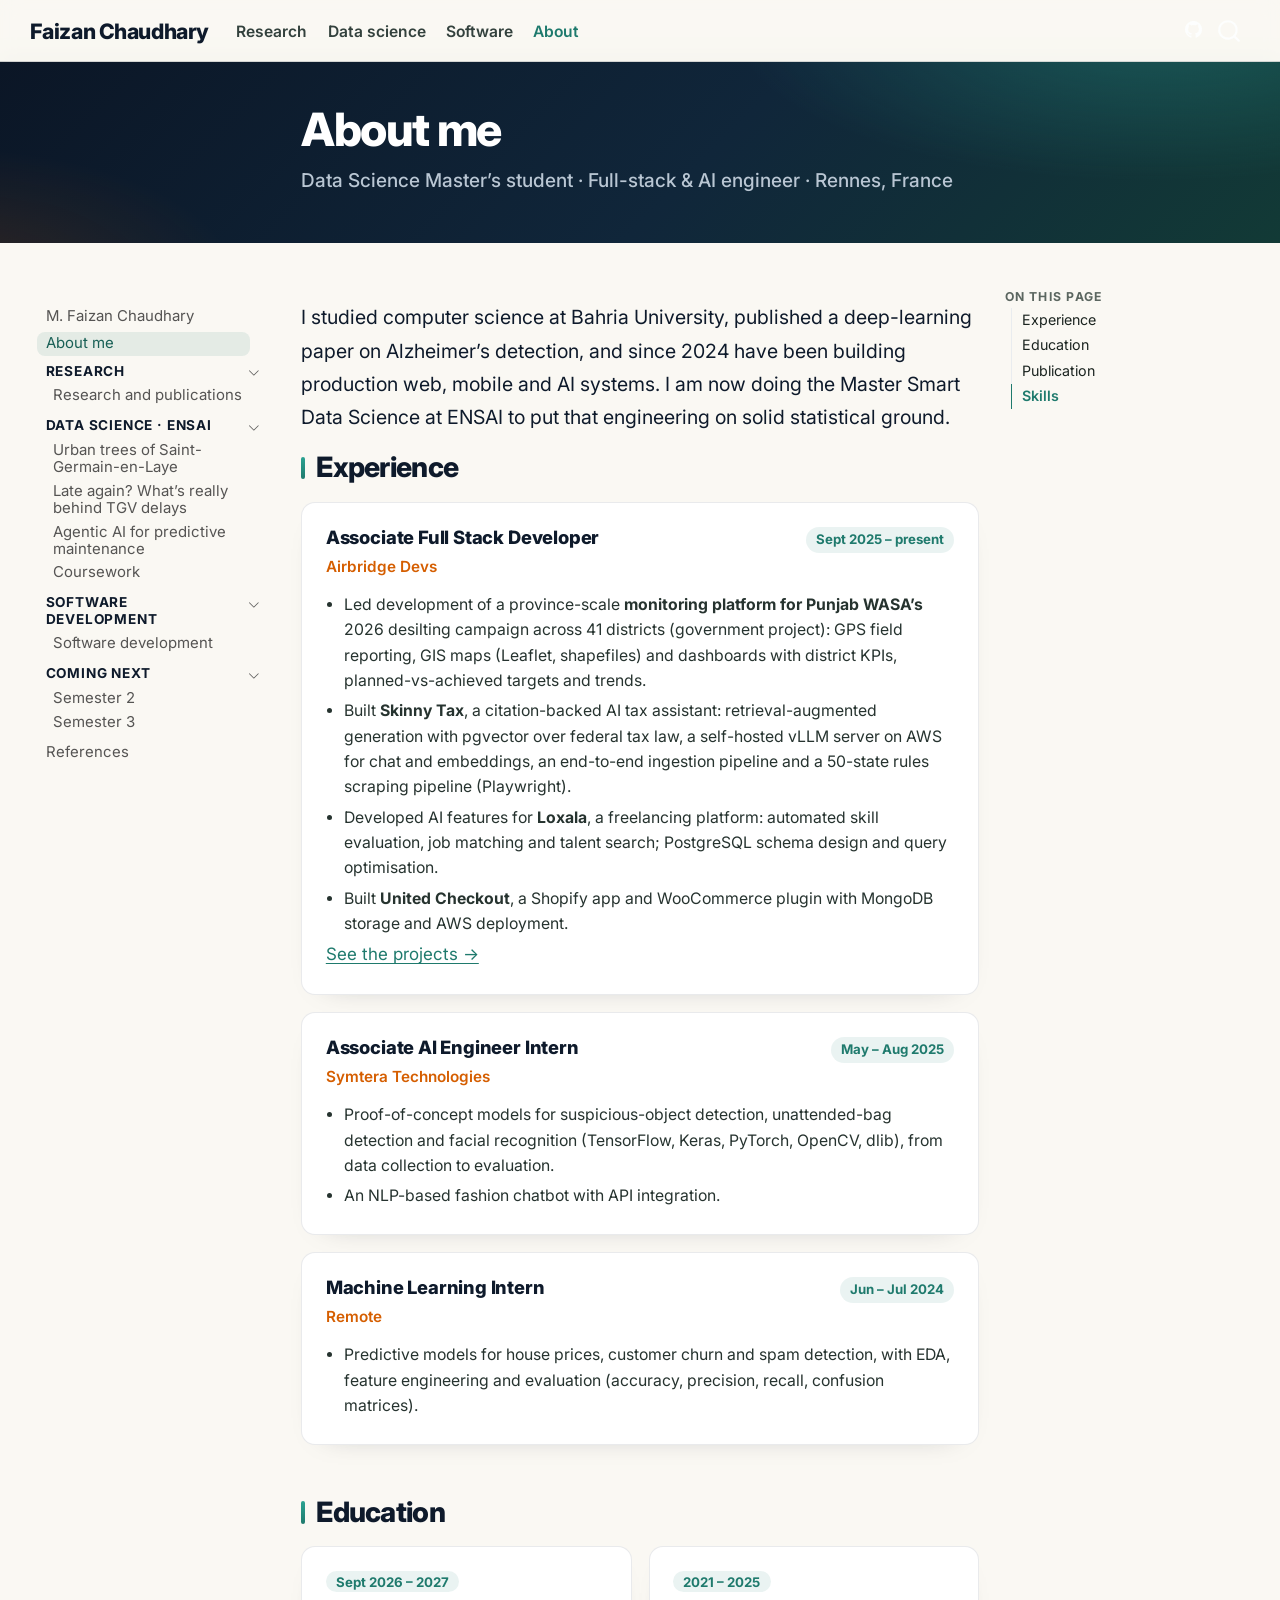
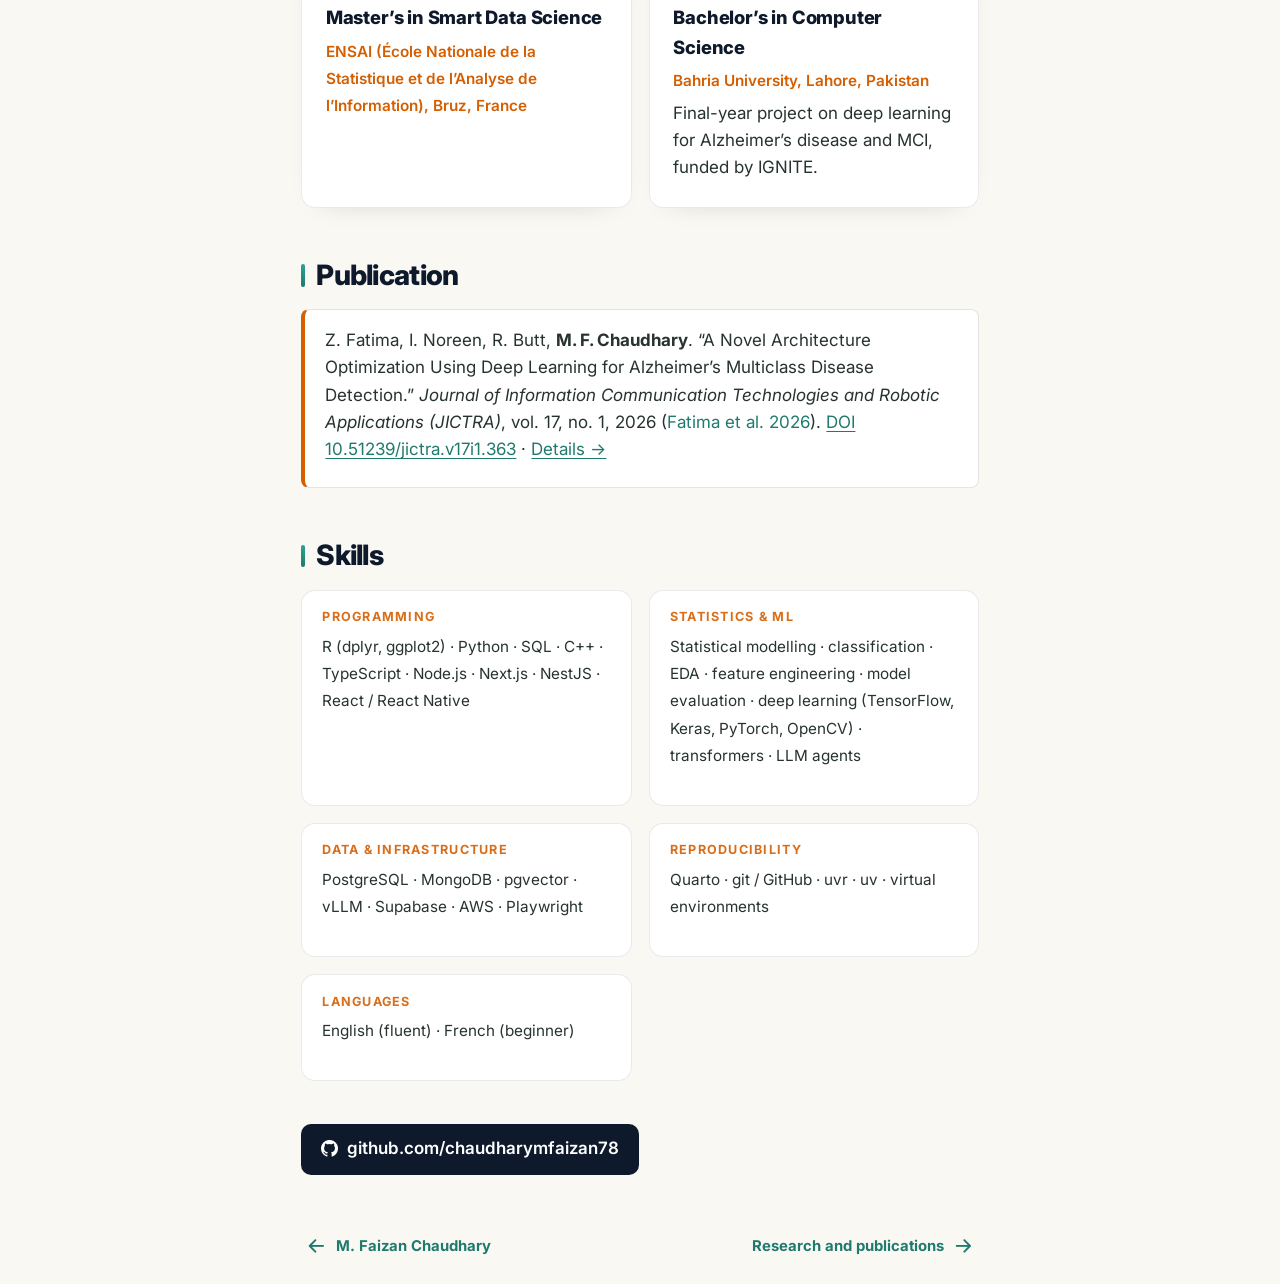
==== about.html @ 0dab2e78 "Built site for gh-pages" ====
<!DOCTYPE html>
<html xmlns="http://www.w3.org/1999/xhtml" lang="en" xml:lang="en"><head>

<meta charset="utf-8">
<meta name="generator" content="quarto-1.10.18">

<meta name="viewport" content="width=device-width, initial-scale=1.0, user-scalable=yes">

<meta name="description" content="Research, data science and software engineering by M. Faizan Chaudhary, Master Smart Data Science student at ENSAI and full-stack AI engineer.">

<title>About me – M. Faizan Chaudhary</title>
<style>
/* Default styles provided by pandoc.
** See https://pandoc.org/MANUAL.html#variables-for-html for config info.
*/
span.smallcaps{font-variant: small-caps;}
div.columns{display: flex; gap: 1.5em;}
div.column{flex: auto;}
@media screen {
div.columns{gap: min(4vw, 1.5em);}
div.column{overflow-x: auto;}
}
div.hanging-indent{margin-left: 1.5em; text-indent: -1.5em;}
ul.task-list{list-style: none;}
ul.task-list li input[type="checkbox"] {
  width: 0.8em;
  margin: 0 0.8em 0.2em -1em; /* quarto-specific, see https://github.com/quarto-dev/quarto-cli/issues/4556 */ 
  vertical-align: middle;
}
/* CSS for citations */
div.csl-bib-body { }
div.csl-entry {
  clear: both;
}
.hanging-indent div.csl-entry {
  margin-left:2em;
  text-indent:-2em;
}
div.csl-left-margin {
  min-width:2em;
  float:left;
}
div.csl-right-inline {
  margin-left:2em;
  padding-left:1em;
}
div.csl-indent {
  margin-left: 2em;
}</style>


<script src="site_libs/quarto-nav/quarto-nav.js"></script>
<script src="site_libs/quarto-nav/headroom.min.js"></script>
<script src="site_libs/clipboard/clipboard.min.js"></script>
<script src="site_libs/quarto-search/autocomplete.umd.js"></script>
<script src="site_libs/quarto-search/fuse.min.js"></script>
<script src="site_libs/quarto-search/quarto-search.js"></script>
<meta name="quarto:offset" content="./">
<link href="./chapters/research.html" rel="next">
<link href="./index.html" rel="prev">
<script src="site_libs/quarto-html/quarto.js" type="module"></script>
<script src="site_libs/quarto-html/tabsets/tabsets.js" type="module"></script>
<script src="site_libs/quarto-html/popper.min.js"></script>
<script src="site_libs/quarto-html/tippy.umd.min.js"></script>
<script src="site_libs/quarto-html/anchor.min.js"></script>
<link href="site_libs/quarto-html/tippy.css" rel="stylesheet">
<link href="site_libs/quarto-html/quarto-syntax-highlighting-9b13294eb98a7ccc9837366643235be5.css" rel="stylesheet" class="quarto-color-scheme" id="quarto-text-highlighting-styles">
<link href="site_libs/quarto-html/quarto-syntax-highlighting-dark-ad7a70ee837950f74c3137b2b7f1bb4b.css" rel="stylesheet" class="quarto-color-scheme quarto-color-alternate" id="quarto-text-highlighting-styles">
<link href="site_libs/quarto-html/quarto-syntax-highlighting-9b13294eb98a7ccc9837366643235be5.css" rel="stylesheet" class="quarto-color-scheme-extra" id="quarto-text-highlighting-styles">
<script src="site_libs/bootstrap/bootstrap.min.js"></script>
<link href="site_libs/bootstrap/bootstrap-icons.css" rel="stylesheet">
<link href="site_libs/bootstrap/bootstrap-1e2cbbe8e2fa5201591e29e5fb333916.min.css" rel="stylesheet" append-hash="true" class="quarto-color-scheme" id="quarto-bootstrap" data-mode="light">
<link href="site_libs/bootstrap/bootstrap-dark-155217680bd011147e6efce59ea4020f.min.css" rel="stylesheet" append-hash="true" class="quarto-color-scheme quarto-color-alternate" id="quarto-bootstrap" data-mode="light">
<link href="site_libs/bootstrap/bootstrap-1e2cbbe8e2fa5201591e29e5fb333916.min.css" rel="stylesheet" append-hash="true" class="quarto-color-scheme-extra" id="quarto-bootstrap" data-mode="light">
<script id="quarto-search-options" type="application/json">{
  "location": "navbar",
  "copy-button": false,
  "collapse-after": 3,
  "panel-placement": "end",
  "type": "overlay",
  "limit": 50,
  "keyboard-shortcut": [
    "f",
    "/",
    "s"
  ],
  "show-item-context": false,
  "language": {
    "search-no-results-text": "No results",
    "search-matching-documents-text": "matching documents",
    "search-copy-link-title": "Copy link to search",
    "search-hide-matches-text": "Hide additional matches",
    "search-more-match-text": "more match in this document",
    "search-more-matches-text": "more matches in this document",
    "search-clear-button-title": "Clear",
    "search-text-placeholder": "",
    "search-detached-cancel-button-title": "Cancel",
    "search-submit-button-title": "Submit",
    "search-label": "Search"
  }
}</script>


</head>

<body class="nav-sidebar floating nav-fixed quarto-light">

<div id="quarto-search-results"></div>
  <header id="quarto-header" class="headroom fixed-top quarto-banner">
    <nav class="navbar navbar-expand-lg " data-bs-theme="dark">
      <div class="navbar-container container-fluid">
      <div class="navbar-brand-container mx-auto">
    <a class="navbar-brand" href="./index.html">
    <span class="navbar-title">Faizan Chaudhary</span>
    </a>
  </div>
            <div id="quarto-search" class="" title="Search"></div>
          <button class="navbar-toggler" type="button" data-bs-toggle="collapse" data-bs-target="#navbarCollapse" aria-controls="navbarCollapse" role="menu" aria-expanded="false" aria-label="Toggle navigation" onclick="if (window.quartoToggleHeadroom) { window.quartoToggleHeadroom(); }">
  <span class="navbar-toggler-icon"></span>
</button>
          <div class="collapse navbar-collapse" id="navbarCollapse">
            <ul class="navbar-nav navbar-nav-scroll me-auto">
  <li class="nav-item">
    <a class="nav-link active" href="./chapters/research.html" aria-current="page"> 
<span class="menu-text">Research</span></a>
  </li>  
  <li class="nav-item">
    <a class="nav-link" href="./chapters/01-EDA.html"> 
<span class="menu-text">Data science</span></a>
  </li>  
  <li class="nav-item">
    <a class="nav-link" href="./chapters/development.html"> 
<span class="menu-text">Software</span></a>
  </li>  
  <li class="nav-item">
    <a class="nav-link" href="./about.html"> 
<span class="menu-text">About</span></a>
  </li>  
</ul>
          </div> <!-- /navcollapse -->
            <div class="quarto-navbar-tools">
    <a href="https://github.com/chaudharymfaizan78/portfolio" title="Source Code" class="quarto-navigation-tool px-1" aria-label="Source Code"><i class="bi bi-github"></i></a>
</div>
      </div> <!-- /container-fluid -->
    </nav>
  <nav class="quarto-secondary-nav">
    <div class="container-fluid d-flex">
      <button type="button" class="quarto-btn-toggle btn" data-bs-toggle="collapse" role="button" data-bs-target=".quarto-sidebar-collapse-item" aria-controls="quarto-sidebar" aria-expanded="false" aria-label="Toggle sidebar navigation" onclick="if (window.quartoToggleHeadroom) { window.quartoToggleHeadroom(); }">
        <i class="bi bi-layout-text-sidebar-reverse"></i>
      </button>
        <nav class="quarto-page-breadcrumbs" aria-label="breadcrumb"><ol class="breadcrumb"><li class="breadcrumb-item"><a href="./about.html"><span class="chapter-title">About me</span></a></li></ol></nav>
        <a class="flex-grow-1" role="navigation" data-bs-toggle="collapse" data-bs-target=".quarto-sidebar-collapse-item" aria-controls="quarto-sidebar" aria-expanded="false" aria-label="Toggle sidebar navigation" onclick="if (window.quartoToggleHeadroom) { window.quartoToggleHeadroom(); }">      
        </a>
    </div>
  </nav>
</header>
<!-- content -->
<header id="title-block-header" class="quarto-title-block default page-columns page-full">
  <div class="quarto-title-banner page-columns page-full">
    <div class="quarto-title column-body">
      <h1 class="title"><span class="chapter-title">About me</span></h1>
            <p class="subtitle lead">Data Science Master’s student · Full-stack &amp; AI engineer · Rennes, France</p>
                  <div>
        <div class="description">
          <p>Research, data science and software engineering by M. Faizan Chaudhary, Master Smart Data Science student at ENSAI and full-stack AI engineer.</p>
        </div>
      </div>
                </div>
  </div>
    
  
  <div class="quarto-title-meta">

      
    
      
    </div>
    
  
  </header><div id="quarto-content" class="quarto-container page-columns page-rows-contents page-layout-article page-navbar">
<!-- sidebar -->
  <nav id="quarto-sidebar" class="sidebar collapse collapse-horizontal quarto-sidebar-collapse-item sidebar-navigation floating overflow-auto">
    <div class="sidebar-menu-container"> 
    <ul class="list-unstyled mt-1">
        <li class="sidebar-item">
  <div class="sidebar-item-container"> 
  <a href="./index.html" class="sidebar-item-text sidebar-link"><span class="chapter-title">M. Faizan Chaudhary</span></a>
  </div>
</li>
        <li class="sidebar-item">
  <div class="sidebar-item-container"> 
  <a href="./about.html" class="sidebar-item-text sidebar-link active"><span class="chapter-title">About me</span></a>
  </div>
</li>
        <li class="sidebar-item sidebar-item-section">
      <div class="sidebar-item-container"> 
            <a class="sidebar-item-text sidebar-link text-start" data-bs-toggle="collapse" data-bs-target="#quarto-sidebar-section-1" role="navigation" aria-expanded="true">
 <span class="menu-text">Research</span></a>
          <a class="sidebar-item-toggle text-start" data-bs-toggle="collapse" data-bs-target="#quarto-sidebar-section-1" role="navigation" aria-expanded="true" aria-label="Toggle section">
            <i class="bi bi-chevron-right ms-2"></i>
          </a> 
      </div>
      <ul id="quarto-sidebar-section-1" class="collapse list-unstyled sidebar-section depth1 show">  
          <li class="sidebar-item">
  <div class="sidebar-item-container"> 
  <a href="./chapters/research.html" class="sidebar-item-text sidebar-link"><span class="chapter-title">Research and publications</span></a>
  </div>
</li>
      </ul>
  </li>
        <li class="sidebar-item sidebar-item-section">
      <div class="sidebar-item-container"> 
            <a class="sidebar-item-text sidebar-link text-start" data-bs-toggle="collapse" data-bs-target="#quarto-sidebar-section-2" role="navigation" aria-expanded="true">
 <span class="menu-text">Data science · ENSAI</span></a>
          <a class="sidebar-item-toggle text-start" data-bs-toggle="collapse" data-bs-target="#quarto-sidebar-section-2" role="navigation" aria-expanded="true" aria-label="Toggle section">
            <i class="bi bi-chevron-right ms-2"></i>
          </a> 
      </div>
      <ul id="quarto-sidebar-section-2" class="collapse list-unstyled sidebar-section depth1 show">  
          <li class="sidebar-item">
  <div class="sidebar-item-container"> 
  <a href="./chapters/01-EDA.html" class="sidebar-item-text sidebar-link"><span class="chapter-title">Urban trees of Saint-Germain-en-Laye</span></a>
  </div>
</li>
          <li class="sidebar-item">
  <div class="sidebar-item-container"> 
  <a href="./chapters/02-tgv-delays.html" class="sidebar-item-text sidebar-link"><span class="chapter-title">Late again? What’s really behind TGV delays</span></a>
  </div>
</li>
          <li class="sidebar-item">
  <div class="sidebar-item-container"> 
  <a href="./chapters/03-agentic-phm.html" class="sidebar-item-text sidebar-link"><span class="chapter-title">Agentic AI for predictive maintenance</span></a>
  </div>
</li>
          <li class="sidebar-item">
  <div class="sidebar-item-container"> 
  <a href="./chapters/04-coursework.html" class="sidebar-item-text sidebar-link"><span class="chapter-title">Coursework</span></a>
  </div>
</li>
      </ul>
  </li>
        <li class="sidebar-item sidebar-item-section">
      <div class="sidebar-item-container"> 
            <a class="sidebar-item-text sidebar-link text-start" data-bs-toggle="collapse" data-bs-target="#quarto-sidebar-section-3" role="navigation" aria-expanded="true">
 <span class="menu-text">Software development</span></a>
          <a class="sidebar-item-toggle text-start" data-bs-toggle="collapse" data-bs-target="#quarto-sidebar-section-3" role="navigation" aria-expanded="true" aria-label="Toggle section">
            <i class="bi bi-chevron-right ms-2"></i>
          </a> 
      </div>
      <ul id="quarto-sidebar-section-3" class="collapse list-unstyled sidebar-section depth1 show">  
          <li class="sidebar-item">
  <div class="sidebar-item-container"> 
  <a href="./chapters/development.html" class="sidebar-item-text sidebar-link"><span class="chapter-title">Software development</span></a>
  </div>
</li>
      </ul>
  </li>
        <li class="sidebar-item sidebar-item-section">
      <div class="sidebar-item-container"> 
            <a class="sidebar-item-text sidebar-link text-start" data-bs-toggle="collapse" data-bs-target="#quarto-sidebar-section-4" role="navigation" aria-expanded="true">
 <span class="menu-text">Coming next</span></a>
          <a class="sidebar-item-toggle text-start" data-bs-toggle="collapse" data-bs-target="#quarto-sidebar-section-4" role="navigation" aria-expanded="true" aria-label="Toggle section">
            <i class="bi bi-chevron-right ms-2"></i>
          </a> 
      </div>
      <ul id="quarto-sidebar-section-4" class="collapse list-unstyled sidebar-section depth1 show">  
          <li class="sidebar-item">
  <div class="sidebar-item-container"> 
  <a href="./chapters/semester-2.html" class="sidebar-item-text sidebar-link"><span class="chapter-title">Semester 2</span></a>
  </div>
</li>
          <li class="sidebar-item">
  <div class="sidebar-item-container"> 
  <a href="./chapters/semester-3.html" class="sidebar-item-text sidebar-link"><span class="chapter-title">Semester 3</span></a>
  </div>
</li>
      </ul>
  </li>
        <li class="sidebar-item">
  <div class="sidebar-item-container"> 
  <a href="./references.html" class="sidebar-item-text sidebar-link"><span class="chapter-title">References</span></a>
  </div>
</li>
    </ul>
    </div>
</nav>
<div id="quarto-sidebar-glass" class="quarto-sidebar-collapse-item" data-bs-toggle="collapse" data-bs-target=".quarto-sidebar-collapse-item"></div>
<!-- margin-sidebar -->
    <div id="quarto-margin-sidebar" class="sidebar margin-sidebar">
        <nav id="TOC" role="doc-toc" class="toc-active">
    <h2 id="toc-title">On this page</h2>
   
  <ul>
  <li><a href="#experience" id="toc-experience" class="nav-link active" data-scroll-target="#experience">Experience</a></li>
  <li><a href="#education" id="toc-education" class="nav-link" data-scroll-target="#education">Education</a></li>
  <li><a href="#publication" id="toc-publication" class="nav-link" data-scroll-target="#publication">Publication</a></li>
  <li><a href="#skills" id="toc-skills" class="nav-link" data-scroll-target="#skills">Skills</a></li>
  </ul>
</nav>
    </div>
<!-- main -->
<main class="content quarto-banner-title-block" id="quarto-document-content">





<div class="lead-text">
<p>I studied computer science at Bahria University, published a deep-learning paper on Alzheimer’s detection, and since 2024 have been building production web, mobile and AI systems. I am now doing the Master Smart Data Science at ENSAI to put that engineering on solid statistical ground.</p>
</div>
<section id="experience" class="level2">
<h2 class="anchored" data-anchor-id="experience">Experience</h2>
<div class="role">
<div class="role-head">
<p><span class="role-title">Associate Full Stack Developer</span> <span class="role-when">Sept 2025 – present</span></p>
</div>
<p><span class="role-org">Airbridge Devs</span></p>
<ul>
<li>Led development of a province-scale <strong>monitoring platform for Punjab WASA’s</strong> 2026 desilting campaign across 41 districts (government project): GPS field reporting, GIS maps (Leaflet, shapefiles) and dashboards with district KPIs, planned-vs-achieved targets and trends.</li>
<li>Built <strong>Skinny Tax</strong>, a citation-backed AI tax assistant: retrieval-augmented generation with pgvector over federal tax law, a self-hosted vLLM server on AWS for chat and embeddings, an end-to-end ingestion pipeline and a 50-state rules scraping pipeline (Playwright).</li>
<li>Developed AI features for <strong>Loxala</strong>, a freelancing platform: automated skill evaluation, job matching and talent search; PostgreSQL schema design and query optimisation.</li>
<li>Built <strong>United Checkout</strong>, a Shopify app and WooCommerce plugin with MongoDB storage and AWS deployment.</li>
</ul>
<p><a href="./chapters/development.html">See the projects →</a></p>
</div>
<div class="role">
<div class="role-head">
<p><span class="role-title">Associate AI Engineer Intern</span> <span class="role-when">May – Aug 2025</span></p>
</div>
<p><span class="role-org">Symtera Technologies</span></p>
<ul>
<li>Proof-of-concept models for suspicious-object detection, unattended-bag detection and facial recognition (TensorFlow, Keras, PyTorch, OpenCV, dlib), from data collection to evaluation.</li>
<li>An NLP-based fashion chatbot with API integration.</li>
</ul>
</div>
<div class="role">
<div class="role-head">
<p><span class="role-title">Machine Learning Intern</span> <span class="role-when">Jun – Jul 2024</span></p>
</div>
<p><span class="role-org">Remote</span></p>
<ul>
<li>Predictive models for house prices, customer churn and spam detection, with EDA, feature engineering and evaluation (accuracy, precision, recall, confusion matrices).</li>
</ul>
</div>
</section>
<section id="education" class="level2">
<h2 class="anchored" data-anchor-id="education">Education</h2>
<div class="edu-grid">
<div class="role">
<p><span class="role-when">Sept 2026 – 2027</span></p>
<p><span class="role-title">Master’s in Smart Data Science</span></p>
<p><span class="role-org">ENSAI (École Nationale de la Statistique et de l’Analyse de l’Information), Bruz, France</span></p>
</div>
<div class="role">
<p><span class="role-when">2021 – 2025</span></p>
<p><span class="role-title">Bachelor’s in Computer Science</span></p>
<p><span class="role-org">Bahria University, Lahore, Pakistan</span></p>
<p>Final-year project on deep learning for Alzheimer’s disease and MCI, funded by IGNITE.</p>
</div>
</div>
</section>
<section id="publication" class="level2">
<h2 class="anchored" data-anchor-id="publication">Publication</h2>
<div class="pub-card">
<p>Z. Fatima, I. Noreen, R. Butt, <strong>M. F. Chaudhary</strong>. “A Novel Architecture Optimization Using Deep Learning for Alzheimer’s Multiclass Disease Detection.” <em>Journal of Information Communication Technologies and Robotic Applications (JICTRA)</em>, vol.&nbsp;17, no. 1, 2026 <span class="citation" data-cites="fatima2026alzheimer">(<a href="references.html#ref-fatima2026alzheimer" role="doc-biblioref">Fatima et al. 2026</a>)</span>. <a href="https://doi.org/10.51239/jictra.v17i1.363">DOI 10.51239/jictra.v17i1.363</a> · <a href="./chapters/research.html">Details →</a></p>
</div>
</section>
<section id="skills" class="level2">
<h2 class="anchored" data-anchor-id="skills">Skills</h2>
<div class="skill-grid">
<section id="programming" class="level4 skill">
<h4 class="anchored" data-anchor-id="programming">Programming</h4>
<p><span class="skill-list">R (dplyr, ggplot2) · Python · SQL · C++ · TypeScript · Node.js · Next.js · NestJS · React / React Native</span></p>
</section>
<section id="statistics-ml" class="level4 skill">
<h4 class="anchored" data-anchor-id="statistics-ml">Statistics &amp; ML</h4>
<p><span class="skill-list">Statistical modelling · classification · EDA · feature engineering · model evaluation · deep learning (TensorFlow, Keras, PyTorch, OpenCV) · transformers · LLM agents</span></p>
</section>
<section id="data-infrastructure" class="level4 skill">
<h4 class="anchored" data-anchor-id="data-infrastructure">Data &amp; infrastructure</h4>
<p><span class="skill-list">PostgreSQL · MongoDB · pgvector · vLLM · Supabase · AWS · Playwright</span></p>
</section>
<section id="reproducibility" class="level4 skill">
<h4 class="anchored" data-anchor-id="reproducibility">Reproducibility</h4>
<p><span class="skill-list">Quarto · git / GitHub · uvr · uv · virtual environments</span></p>
</section>
<section id="languages" class="level4 skill">
<h4 class="anchored" data-anchor-id="languages">Languages</h4>
<p><span class="skill-list">English (fluent) · French (beginner)</span></p>
</section>
</div>
<div class="contact-row">
<p><a href="https://github.com/chaudharymfaizan78"><i class="bi bi-github"></i> github.com/chaudharymfaizan78</a></p>
</div>


<div id="refs" class="references csl-bib-body hanging-indent" role="list" style="display: none">
<div id="ref-fatima2026alzheimer" class="csl-entry" role="listitem">
Fatima, Z., I. Noreen, R. Butt, and M. F. Chaudhary. 2026. <span>“A Novel Architecture Optimization Using Deep Learning for Alzheimer’s Multiclass Disease Detection.”</span> <em>Journal of Information Communication Technologies and Robotic Applications (JICTRA)</em> 17 (1). <a href="https://doi.org/10.51239/jictra.v17i1.363">https://doi.org/10.51239/jictra.v17i1.363</a>.
</div>
</div>
</section>

</main> <!-- /main -->
<script>
// Quarto books mark the first navbar link active on every page; fix it by URL.
document.addEventListener("DOMContentLoaded", () => {
  const here = location.pathname.split("/").pop() || "index.html";
  const map = { "research.html": 0, "01-EDA.html": 1, "02-tgv-delays.html": 1,
                "03-agentic-phm.html": 1, "04-coursework.html": 1,
                "development.html": 2, "about.html": 3 };
  const links = document.querySelectorAll(".navbar .navbar-nav .nav-link");
  links.forEach((a, i) => a.classList.toggle("active", map[here] === i));
});
</script>
<script id="quarto-html-after-body" type="application/javascript">
  window.document.addEventListener("DOMContentLoaded", function (event) {
    const icon = "";
    const anchorJS = new window.AnchorJS();
    anchorJS.options = {
      placement: 'right',
      icon: icon
    };
    anchorJS.add('.anchored');
    const isCodeAnnotation = (el) => {
      for (const clz of el.classList) {
        if (clz.startsWith('code-annotation-')) {                     
          return true;
        }
      }
      return false;
    }
    const onCopySuccess = function(e) {
      // button target
      const button = e.trigger;
      // don't keep focus
      button.blur();
      // flash "checked"
      button.classList.add('code-copy-button-checked');
      var currentTitle = button.getAttribute("title");
      button.setAttribute("title", "Copied!");
      let tooltip;
      if (window.bootstrap) {
        button.setAttribute("data-bs-toggle", "tooltip");
        button.setAttribute("data-bs-placement", "left");
        button.setAttribute("data-bs-title", "Copied!");
        tooltip = new bootstrap.Tooltip(button, 
          { trigger: "manual", 
            customClass: "code-copy-button-tooltip",
            offset: [0, -8]});
        tooltip.show();    
      }
      setTimeout(function() {
        if (tooltip) {
          tooltip.hide();
          button.removeAttribute("data-bs-title");
          button.removeAttribute("data-bs-toggle");
          button.removeAttribute("data-bs-placement");
        }
        button.setAttribute("title", currentTitle);
        button.classList.remove('code-copy-button-checked');
      }, 1000);
      // clear code selection
      e.clearSelection();
    }
    const getTextToCopy = function(trigger) {
      const outerScaffold = trigger.parentElement.cloneNode(true);
      const codeEl = outerScaffold.querySelector('code');
      for (const childEl of codeEl.children) {
        if (isCodeAnnotation(childEl)) {
          childEl.remove();
        }
      }
      return codeEl.innerText;
    }
    const clipboard = new window.ClipboardJS('.code-copy-button:not([data-in-quarto-modal])', {
      text: getTextToCopy
    });
    clipboard.on('success', onCopySuccess);
    if (window.document.getElementById('quarto-embedded-source-code-modal')) {
      const clipboardModal = new window.ClipboardJS('.code-copy-button[data-in-quarto-modal]', {
        text: getTextToCopy,
        container: window.document.getElementById('quarto-embedded-source-code-modal')
      });
      clipboardModal.on('success', onCopySuccess);
    }
      var localhostRegex = new RegExp(/^(?:http|https):\/\/localhost\:?[0-9]*\//);
      var mailtoRegex = new RegExp(/^mailto:/);
        var filterRegex = new RegExp("https:\/\/chaudharymfaizan78\.github\.io\/portfolio");
      var isInternal = (href) => {
          return filterRegex.test(href) || localhostRegex.test(href) || mailtoRegex.test(href);
      }
      // Inspect non-navigation links and adorn them if external
     var links = window.document.querySelectorAll('a[href]:not(.nav-link):not(.navbar-brand):not(.toc-action):not(.sidebar-link):not(.sidebar-item-toggle):not(.pagination-link):not(.no-external):not([aria-hidden]):not(.dropdown-item):not(.quarto-navigation-tool):not(.about-link)');
      for (var i=0; i<links.length; i++) {
        const link = links[i];
        if (!isInternal(link.href)) {
          // undo the damage that might have been done by quarto-nav.js in the case of
          // links that we want to consider external
          if (link.dataset.originalHref !== undefined) {
            link.href = link.dataset.originalHref;
          }
            // target, if specified
            link.setAttribute("target", "_blank");
            if (link.getAttribute("rel") === null) {
              link.setAttribute("rel", "noopener");
            }
        }
      }
    function tippyHover(el, contentFn, onTriggerFn, onUntriggerFn) {
      const config = {
        allowHTML: true,
        maxWidth: 500,
        delay: 100,
        arrow: false,
        appendTo: function(el) {
            return el.parentElement;
        },
        interactive: true,
        interactiveBorder: 10,
        theme: 'quarto',
        placement: 'bottom-start',
      };
      if (contentFn) {
        config.content = contentFn;
      }
      if (onTriggerFn) {
        config.onTrigger = onTriggerFn;
      }
      if (onUntriggerFn) {
        config.onUntrigger = onUntriggerFn;
      }
      window.tippy(el, config); 
    }
    const noterefs = window.document.querySelectorAll('a[role="doc-noteref"]');
    for (var i=0; i<noterefs.length; i++) {
      const ref = noterefs[i];
      tippyHover(ref, function() {
        // use id or data attribute instead here
        let href = ref.getAttribute('data-footnote-href') || ref.getAttribute('href');
        try { href = new URL(href).hash; } catch {}
        const id = href.replace(/^#\/?/, "");
        const note = window.document.getElementById(id);
        if (note) {
          return note.innerHTML;
        } else {
          return "";
        }
      });
    }
    const xrefs = window.document.querySelectorAll('a.quarto-xref');
    const processXRef = (id, note) => {
      // Strip column container classes
      const stripColumnClz = (el) => {
        el.classList.remove("page-full", "page-columns");
        if (el.children) {
          for (const child of el.children) {
            stripColumnClz(child);
          }
        }
      }
      stripColumnClz(note)
      if (id === null || id.startsWith('sec-')) {
        // Special case sections, only their first couple elements
        const container = document.createElement("div");
        if (note.children && note.children.length > 2) {
          container.appendChild(note.children[0].cloneNode(true));
          for (let i = 1; i < note.children.length; i++) {
            const child = note.children[i];
            if (child.tagName === "P" && child.innerText === "") {
              continue;
            } else {
              container.appendChild(child.cloneNode(true));
              break;
            }
          }
          if (window.Quarto?.typesetMath) {
            window.Quarto.typesetMath(container);
          }
          return container.innerHTML
        } else {
          if (window.Quarto?.typesetMath) {
            window.Quarto.typesetMath(note);
          }
          return note.innerHTML;
        }
      } else {
        // Remove any anchor links if they are present
        const anchorLink = note.querySelector('a.anchorjs-link');
        if (anchorLink) {
          anchorLink.remove();
        }
        if (window.Quarto?.typesetMath) {
          window.Quarto.typesetMath(note);
        }
        if (note.classList.contains("callout")) {
          return note.outerHTML;
        } else {
          return note.innerHTML;
        }
      }
    }
    for (var i=0; i<xrefs.length; i++) {
      const xref = xrefs[i];
      tippyHover(xref, undefined, function(instance) {
        instance.disable();
        let url = xref.getAttribute('href');
        let hash = undefined; 
        if (url.startsWith('#')) {
          hash = url;
        } else {
          try { hash = new URL(url).hash; } catch {}
        }
        if (hash) {
          const id = hash.replace(/^#\/?/, "");
          const note = window.document.getElementById(id);
          if (note !== null) {
            try {
              const html = processXRef(id, note.cloneNode(true));
              instance.setContent(html);
            } finally {
              instance.enable();
              instance.show();
            }
          } else {
            // See if we can fetch this
            fetch(url.split('#')[0])
            .then(res => res.text())
            .then(html => {
              const parser = new DOMParser();
              const htmlDoc = parser.parseFromString(html, "text/html");
              const note = htmlDoc.getElementById(id);
              if (note !== null) {
                const html = processXRef(id, note);
                instance.setContent(html);
              } 
            }).finally(() => {
              instance.enable();
              instance.show();
            });
          }
        } else {
          // See if we can fetch a full url (with no hash to target)
          // This is a special case and we should probably do some content thinning / targeting
          fetch(url)
          .then(res => res.text())
          .then(html => {
            const parser = new DOMParser();
            const htmlDoc = parser.parseFromString(html, "text/html");
            const note = htmlDoc.querySelector('main.content');
            if (note !== null) {
              // This should only happen for chapter cross references
              // (since there is no id in the URL)
              // remove the first header
              if (note.children.length > 0 && note.children[0].tagName === "HEADER") {
                note.children[0].remove();
              }
              const html = processXRef(null, note);
              instance.setContent(html);
            } 
          }).finally(() => {
            instance.enable();
            instance.show();
          });
        }
      }, function(instance) {
      });
    }
        let selectedAnnoteEl;
        const selectorForAnnotation = ( cell, annotation) => {
          let cellAttr = 'data-code-cell="' + cell + '"';
          let lineAttr = 'data-code-annotation="' +  annotation + '"';
          const selector = 'span[' + cellAttr + '][' + lineAttr + ']';
          return selector;
        }
        const selectCodeLines = (annoteEl) => {
          const doc = window.document;
          const targetCell = annoteEl.getAttribute("data-target-cell");
          const targetAnnotation = annoteEl.getAttribute("data-target-annotation");
          const annoteSpan = window.document.querySelector(selectorForAnnotation(targetCell, targetAnnotation));
          const lines = annoteSpan.getAttribute("data-code-lines").split(",");
          const lineIds = lines.map((line) => {
            return targetCell + "-" + line;
          })
          let top = null;
          let height = null;
          let parent = null;
          if (lineIds.length > 0) {
              //compute the position of the single el (top and bottom and make a div)
              const el = window.document.getElementById(lineIds[0]);
              top = el.offsetTop;
              height = el.offsetHeight;
              parent = el.parentElement.parentElement;
            if (lineIds.length > 1) {
              const lastEl = window.document.getElementById(lineIds[lineIds.length - 1]);
              const bottom = lastEl.offsetTop + lastEl.offsetHeight;
              height = bottom - top;
            }
            if (top !== null && height !== null && parent !== null) {
              // cook up a div (if necessary) and position it 
              let div = window.document.getElementById("code-annotation-line-highlight");
              if (div === null) {
                div = window.document.createElement("div");
                div.setAttribute("id", "code-annotation-line-highlight");
                div.style.position = 'absolute';
                parent.appendChild(div);
              }
              div.style.top = top - 2 + "px";
              div.style.height = height + 4 + "px";
              div.style.left = 0;
              let gutterDiv = window.document.getElementById("code-annotation-line-highlight-gutter");
              if (gutterDiv === null) {
                gutterDiv = window.document.createElement("div");
                gutterDiv.setAttribute("id", "code-annotation-line-highlight-gutter");
                gutterDiv.style.position = 'absolute';
                const codeCell = window.document.getElementById(targetCell);
                const gutter = codeCell.querySelector('.code-annotation-gutter');
                gutter.appendChild(gutterDiv);
              }
              gutterDiv.style.top = top - 2 + "px";
              gutterDiv.style.height = height + 4 + "px";
            }
            selectedAnnoteEl = annoteEl;
          }
        };
        const unselectCodeLines = () => {
          const elementsIds = ["code-annotation-line-highlight", "code-annotation-line-highlight-gutter"];
          elementsIds.forEach((elId) => {
            const div = window.document.getElementById(elId);
            if (div) {
              div.remove();
            }
          });
          selectedAnnoteEl = undefined;
        };
          // Handle positioning of the toggle
      window.addEventListener(
        "resize",
        throttle(() => {
          elRect = undefined;
          if (selectedAnnoteEl) {
            selectCodeLines(selectedAnnoteEl);
          }
        }, 10)
      );
      function throttle(fn, ms) {
      let throttle = false;
      let timer;
        return (...args) => {
          if(!throttle) { // first call gets through
              fn.apply(this, args);
              throttle = true;
          } else { // all the others get throttled
              if(timer) clearTimeout(timer); // cancel #2
              timer = setTimeout(() => {
                fn.apply(this, args);
                timer = throttle = false;
              }, ms);
          }
        };
      }
        // Attach click handler to the DT
        const annoteDls = window.document.querySelectorAll('dt[data-target-cell]');
        for (const annoteDlNode of annoteDls) {
          annoteDlNode.addEventListener('click', (event) => {
            const clickedEl = event.target;
            if (clickedEl !== selectedAnnoteEl) {
              unselectCodeLines();
              const activeEl = window.document.querySelector('dt[data-target-cell].code-annotation-active');
              if (activeEl) {
                activeEl.classList.remove('code-annotation-active');
              }
              selectCodeLines(clickedEl);
              clickedEl.classList.add('code-annotation-active');
            } else {
              // Unselect the line
              unselectCodeLines();
              clickedEl.classList.remove('code-annotation-active');
            }
          });
        }
    const findCites = (el) => {
      const parentEl = el.parentElement;
      if (parentEl) {
        const cites = parentEl.dataset.cites;
        if (cites) {
          return {
            el,
            cites: cites.split(' ')
          };
        } else {
          return findCites(el.parentElement)
        }
      } else {
        return undefined;
      }
    };
    var bibliorefs = window.document.querySelectorAll('a[role="doc-biblioref"]');
    for (var i=0; i<bibliorefs.length; i++) {
      const ref = bibliorefs[i];
      const citeInfo = findCites(ref);
      if (citeInfo) {
        tippyHover(citeInfo.el, function() {
          var popup = window.document.createElement('div');
          citeInfo.cites.forEach(function(cite) {
            var citeDiv = window.document.createElement('div');
            citeDiv.classList.add('hanging-indent');
            citeDiv.classList.add('csl-entry');
            var biblioDiv = window.document.getElementById('ref-' + cite);
            if (biblioDiv) {
              citeDiv.innerHTML = biblioDiv.innerHTML;
            }
            popup.appendChild(citeDiv);
          });
          return popup.innerHTML;
        });
      }
    }
  });
  </script>
<nav class="page-navigation">
  <div class="nav-page nav-page-previous">
      <a href="./index.html" class="pagination-link" aria-label="M. Faizan Chaudhary">
        <i class="bi bi-arrow-left-short"></i> <span class="nav-page-text"><span class="chapter-title">M. Faizan Chaudhary</span></span>
      </a>          
  </div>
  <div class="nav-page nav-page-next">
      <a href="./chapters/research.html" class="pagination-link" aria-label="Research and publications">
        <span class="nav-page-text"><span class="chapter-title">Research and publications</span></span> <i class="bi bi-arrow-right-short"></i>
      </a>
  </div>
</nav>
</div> <!-- /content -->




</body></html>
---- site_libs/quarto-html/tippy.css ----
.tippy-box[data-animation=fade][data-state=hidden]{opacity:0}[data-tippy-root]{max-width:calc(100vw - 10px)}.tippy-box{position:relative;background-color:#333;color:#fff;border-radius:4px;font-size:14px;line-height:1.4;white-space:normal;outline:0;transition-property:transform,visibility,opacity}.tippy-box[data-placement^=top]>.tippy-arrow{bottom:0}.tippy-box[data-placement^=top]>.tippy-arrow:before{bottom:-7px;left:0;border-width:8px 8px 0;border-top-color:initial;transform-origin:center top}.tippy-box[data-placement^=bottom]>.tippy-arrow{top:0}.tippy-box[data-placement^=bottom]>.tippy-arrow:before{top:-7px;left:0;border-width:0 8px 8px;border-bottom-color:initial;transform-origin:center bottom}.tippy-box[data-placement^=left]>.tippy-arrow{right:0}.tippy-box[data-placement^=left]>.tippy-arrow:before{border-width:8px 0 8px 8px;border-left-color:initial;right:-7px;transform-origin:center left}.tippy-box[data-placement^=right]>.tippy-arrow{left:0}.tippy-box[data-placement^=right]>.tippy-arrow:before{left:-7px;border-width:8px 8px 8px 0;border-right-color:initial;transform-origin:center right}.tippy-box[data-inertia][data-state=visible]{transition-timing-function:cubic-bezier(.54,1.5,.38,1.11)}.tippy-arrow{width:16px;height:16px;color:#333}.tippy-arrow:before{content:"";position:absolute;border-color:transparent;border-style:solid}.tippy-content{position:relative;padding:5px 9px;z-index:1}
---- site_libs/quarto-html/quarto-syntax-highlighting-9b13294eb98a7ccc9837366643235be5.css ----
/* quarto syntax highlight colors */
:root {
  --quarto-hl-ot-color: #003B4F;
  --quarto-hl-at-color: #657422;
  --quarto-hl-ss-color: #20794D;
  --quarto-hl-an-color: #5E5E5E;
  --quarto-hl-fu-color: #4758AB;
  --quarto-hl-st-color: #20794D;
  --quarto-hl-cf-color: #003B4F;
  --quarto-hl-op-color: #5E5E5E;
  --quarto-hl-er-color: #AD0000;
  --quarto-hl-bn-color: #AD0000;
  --quarto-hl-al-color: #AD0000;
  --quarto-hl-va-color: #111111;
  --quarto-hl-bu-color: inherit;
  --quarto-hl-ex-color: inherit;
  --quarto-hl-pp-color: #AD0000;
  --quarto-hl-in-color: #5E5E5E;
  --quarto-hl-vs-color: #20794D;
  --quarto-hl-wa-color: #5E5E5E;
  --quarto-hl-do-color: #5E5E5E;
  --quarto-hl-im-color: #00769E;
  --quarto-hl-ch-color: #20794D;
  --quarto-hl-dt-color: #AD0000;
  --quarto-hl-fl-color: #AD0000;
  --quarto-hl-co-color: #5E5E5E;
  --quarto-hl-cv-color: #5E5E5E;
  --quarto-hl-cn-color: #8f5902;
  --quarto-hl-sc-color: #5E5E5E;
  --quarto-hl-dv-color: #AD0000;
  --quarto-hl-kw-color: #003B4F;
}

/* other quarto variables */
:root {
  --quarto-font-monospace: JetBrains Mono;
}

/* syntax highlight based on Pandoc's rules */
pre > code.sourceCode > span {
  color: #003B4F;
}

code.sourceCode > span {
  color: #003B4F;
}

div.sourceCode,
div.sourceCode pre.sourceCode {
  color: #003B4F;
}

/* Normal */
code span {
  color: #003B4F;
}

/* Alert */
code span.al {
  color: #AD0000;
  font-style: inherit;
}

/* Annotation */
code span.an {
  color: #5E5E5E;
  font-style: inherit;
}

/* Attribute */
code span.at {
  color: #657422;
  font-style: inherit;
}

/* BaseN */
code span.bn {
  color: #AD0000;
  font-style: inherit;
}

/* BuiltIn */
code span.bu {
  font-style: inherit;
}

/* ControlFlow */
code span.cf {
  color: #003B4F;
  font-weight: bold;
  font-style: inherit;
}

/* Char */
code span.ch {
  color: #20794D;
  font-style: inherit;
}

/* Constant */
code span.cn {
  color: #8f5902;
  font-style: inherit;
}

/* Comment */
code span.co {
  color: #5E5E5E;
  font-style: inherit;
}

/* CommentVar */
code span.cv {
  color: #5E5E5E;
  font-style: italic;
}

/* Documentation */
code span.do {
  color: #5E5E5E;
  font-style: italic;
}

/* DataType */
code span.dt {
  color: #AD0000;
  font-style: inherit;
}

/* DecVal */
code span.dv {
  color: #AD0000;
  font-style: inherit;
}

/* Error */
code span.er {
  color: #AD0000;
  font-style: inherit;
}

/* Extension */
code span.ex {
  font-style: inherit;
}

/* Float */
code span.fl {
  color: #AD0000;
  font-style: inherit;
}

/* Function */
code span.fu {
  color: #4758AB;
  font-style: inherit;
}

/* Import */
code span.im {
  color: #00769E;
  font-style: inherit;
}

/* Information */
code span.in {
  color: #5E5E5E;
  font-style: inherit;
}

/* Keyword */
code span.kw {
  color: #003B4F;
  font-weight: bold;
  font-style: inherit;
}

/* Operator */
code span.op {
  color: #5E5E5E;
  font-style: inherit;
}

/* Other */
code span.ot {
  color: #003B4F;
  font-style: inherit;
}

/* Preprocessor */
code span.pp {
  color: #AD0000;
  font-style: inherit;
}

/* SpecialChar */
code span.sc {
  color: #5E5E5E;
  font-style: inherit;
}

/* SpecialString */
code span.ss {
  color: #20794D;
  font-style: inherit;
}

/* String */
code span.st {
  color: #20794D;
  font-style: inherit;
}

/* Variable */
code span.va {
  color: #111111;
  font-style: inherit;
}

/* VerbatimString */
code span.vs {
  color: #20794D;
  font-style: inherit;
}

/* Warning */
code span.wa {
  color: #5E5E5E;
  font-style: italic;
}

.prevent-inlining {
  content: "</";
}

/*# sourceMappingURL=46119d84aef02c6bccbc22ff57e3a70a.css.map */
---- site_libs/quarto-html/quarto-syntax-highlighting-dark-ad7a70ee837950f74c3137b2b7f1bb4b.css ----
/* quarto syntax highlight colors */
:root {
  --quarto-hl-al-color: #f07178;
  --quarto-hl-an-color: #d4d0ab;
  --quarto-hl-at-color: #00e0e0;
  --quarto-hl-bn-color: #d4d0ab;
  --quarto-hl-bu-color: #abe338;
  --quarto-hl-ch-color: #abe338;
  --quarto-hl-co-color: #f8f8f2;
  --quarto-hl-cv-color: #ffd700;
  --quarto-hl-cn-color: #ffd700;
  --quarto-hl-cf-color: #ffa07a;
  --quarto-hl-dt-color: #ffa07a;
  --quarto-hl-dv-color: #d4d0ab;
  --quarto-hl-do-color: #f8f8f2;
  --quarto-hl-er-color: #f07178;
  --quarto-hl-ex-color: #00e0e0;
  --quarto-hl-fl-color: #d4d0ab;
  --quarto-hl-fu-color: #ffa07a;
  --quarto-hl-im-color: #abe338;
  --quarto-hl-in-color: #d4d0ab;
  --quarto-hl-kw-color: #ffa07a;
  --quarto-hl-op-color: #ffa07a;
  --quarto-hl-ot-color: #00e0e0;
  --quarto-hl-pp-color: #dcc6e0;
  --quarto-hl-re-color: #00e0e0;
  --quarto-hl-sc-color: #abe338;
  --quarto-hl-ss-color: #abe338;
  --quarto-hl-st-color: #abe338;
  --quarto-hl-va-color: #00e0e0;
  --quarto-hl-vs-color: #abe338;
  --quarto-hl-wa-color: #dcc6e0;
}

/* other quarto variables */
:root {
  --quarto-font-monospace: JetBrains Mono;
}

/* syntax highlight based on Pandoc's rules */
pre > code.sourceCode > span {
  color: #f8f8f2;
}

code.sourceCode > span {
  color: #f8f8f2;
}

div.sourceCode,
div.sourceCode pre.sourceCode {
  color: #f8f8f2;
}

/* Normal */
code span {
  color: #f8f8f2;
}

/* Alert */
code span.al {
  color: #f07178;
}

/* Annotation */
code span.an {
  color: #d4d0ab;
}

/* Attribute */
code span.at {
  color: #00e0e0;
}

/* BaseN */
code span.bn {
  color: #d4d0ab;
}

/* BuiltIn */
code span.bu {
  color: #abe338;
}

/* ControlFlow */
code span.cf {
  font-weight: bold;
  color: #ffa07a;
}

/* Char */
code span.ch {
  color: #abe338;
}

/* Constant */
code span.cn {
  color: #ffd700;
}

/* Comment */
code span.co {
  font-style: italic;
  color: #f8f8f2;
}

/* CommentVar */
code span.cv {
  color: #ffd700;
}

/* Documentation */
code span.do {
  color: #f8f8f2;
}

/* DataType */
code span.dt {
  color: #ffa07a;
}

/* DecVal */
code span.dv {
  color: #d4d0ab;
}

/* Error */
code span.er {
  color: #f07178;
  text-decoration: underline;
}

/* Extension */
code span.ex {
  font-weight: bold;
  color: #00e0e0;
}

/* Float */
code span.fl {
  color: #d4d0ab;
}

/* Function */
code span.fu {
  color: #ffa07a;
}

/* Import */
code span.im {
  color: #abe338;
}

/* Information */
code span.in {
  color: #d4d0ab;
}

/* Keyword */
code span.kw {
  font-weight: bold;
  color: #ffa07a;
}

/* Operator */
code span.op {
  color: #ffa07a;
}

/* Other */
code span.ot {
  color: #00e0e0;
}

/* Preprocessor */
code span.pp {
  color: #dcc6e0;
}

/* RegionMarker */
code span.re {
  background-color: #f8f8f2;
  color: #00e0e0;
}

/* SpecialChar */
code span.sc {
  color: #abe338;
}

/* SpecialString */
code span.ss {
  color: #abe338;
}

/* String */
code span.st {
  color: #abe338;
}

/* Variable */
code span.va {
  color: #00e0e0;
}

/* VerbatimString */
code span.vs {
  color: #abe338;
}

/* Warning */
code span.wa {
  color: #dcc6e0;
}

.prevent-inlining {
  content: "</";
}

/*# sourceMappingURL=73567c46027a8c2bc50bcd8923cd4658.css.map */
---- site_libs/quarto-html/quarto-syntax-highlighting-9b13294eb98a7ccc9837366643235be5.css ----
/* quarto syntax highlight colors */
:root {
  --quarto-hl-ot-color: #003B4F;
  --quarto-hl-at-color: #657422;
  --quarto-hl-ss-color: #20794D;
  --quarto-hl-an-color: #5E5E5E;
  --quarto-hl-fu-color: #4758AB;
  --quarto-hl-st-color: #20794D;
  --quarto-hl-cf-color: #003B4F;
  --quarto-hl-op-color: #5E5E5E;
  --quarto-hl-er-color: #AD0000;
  --quarto-hl-bn-color: #AD0000;
  --quarto-hl-al-color: #AD0000;
  --quarto-hl-va-color: #111111;
  --quarto-hl-bu-color: inherit;
  --quarto-hl-ex-color: inherit;
  --quarto-hl-pp-color: #AD0000;
  --quarto-hl-in-color: #5E5E5E;
  --quarto-hl-vs-color: #20794D;
  --quarto-hl-wa-color: #5E5E5E;
  --quarto-hl-do-color: #5E5E5E;
  --quarto-hl-im-color: #00769E;
  --quarto-hl-ch-color: #20794D;
  --quarto-hl-dt-color: #AD0000;
  --quarto-hl-fl-color: #AD0000;
  --quarto-hl-co-color: #5E5E5E;
  --quarto-hl-cv-color: #5E5E5E;
  --quarto-hl-cn-color: #8f5902;
  --quarto-hl-sc-color: #5E5E5E;
  --quarto-hl-dv-color: #AD0000;
  --quarto-hl-kw-color: #003B4F;
}

/* other quarto variables */
:root {
  --quarto-font-monospace: JetBrains Mono;
}

/* syntax highlight based on Pandoc's rules */
pre > code.sourceCode > span {
  color: #003B4F;
}

code.sourceCode > span {
  color: #003B4F;
}

div.sourceCode,
div.sourceCode pre.sourceCode {
  color: #003B4F;
}

/* Normal */
code span {
  color: #003B4F;
}

/* Alert */
code span.al {
  color: #AD0000;
  font-style: inherit;
}

/* Annotation */
code span.an {
  color: #5E5E5E;
  font-style: inherit;
}

/* Attribute */
code span.at {
  color: #657422;
  font-style: inherit;
}

/* BaseN */
code span.bn {
  color: #AD0000;
  font-style: inherit;
}

/* BuiltIn */
code span.bu {
  font-style: inherit;
}

/* ControlFlow */
code span.cf {
  color: #003B4F;
  font-weight: bold;
  font-style: inherit;
}

/* Char */
code span.ch {
  color: #20794D;
  font-style: inherit;
}

/* Constant */
code span.cn {
  color: #8f5902;
  font-style: inherit;
}

/* Comment */
code span.co {
  color: #5E5E5E;
  font-style: inherit;
}

/* CommentVar */
code span.cv {
  color: #5E5E5E;
  font-style: italic;
}

/* Documentation */
code span.do {
  color: #5E5E5E;
  font-style: italic;
}

/* DataType */
code span.dt {
  color: #AD0000;
  font-style: inherit;
}

/* DecVal */
code span.dv {
  color: #AD0000;
  font-style: inherit;
}

/* Error */
code span.er {
  color: #AD0000;
  font-style: inherit;
}

/* Extension */
code span.ex {
  font-style: inherit;
}

/* Float */
code span.fl {
  color: #AD0000;
  font-style: inherit;
}

/* Function */
code span.fu {
  color: #4758AB;
  font-style: inherit;
}

/* Import */
code span.im {
  color: #00769E;
  font-style: inherit;
}

/* Information */
code span.in {
  color: #5E5E5E;
  font-style: inherit;
}

/* Keyword */
code span.kw {
  color: #003B4F;
  font-weight: bold;
  font-style: inherit;
}

/* Operator */
code span.op {
  color: #5E5E5E;
  font-style: inherit;
}

/* Other */
code span.ot {
  color: #003B4F;
  font-style: inherit;
}

/* Preprocessor */
code span.pp {
  color: #AD0000;
  font-style: inherit;
}

/* SpecialChar */
code span.sc {
  color: #5E5E5E;
  font-style: inherit;
}

/* SpecialString */
code span.ss {
  color: #20794D;
  font-style: inherit;
}

/* String */
code span.st {
  color: #20794D;
  font-style: inherit;
}

/* Variable */
code span.va {
  color: #111111;
  font-style: inherit;
}

/* VerbatimString */
code span.vs {
  color: #20794D;
  font-style: inherit;
}

/* Warning */
code span.wa {
  color: #5E5E5E;
  font-style: italic;
}

.prevent-inlining {
  content: "</";
}

/*# sourceMappingURL=46119d84aef02c6bccbc22ff57e3a70a.css.map */
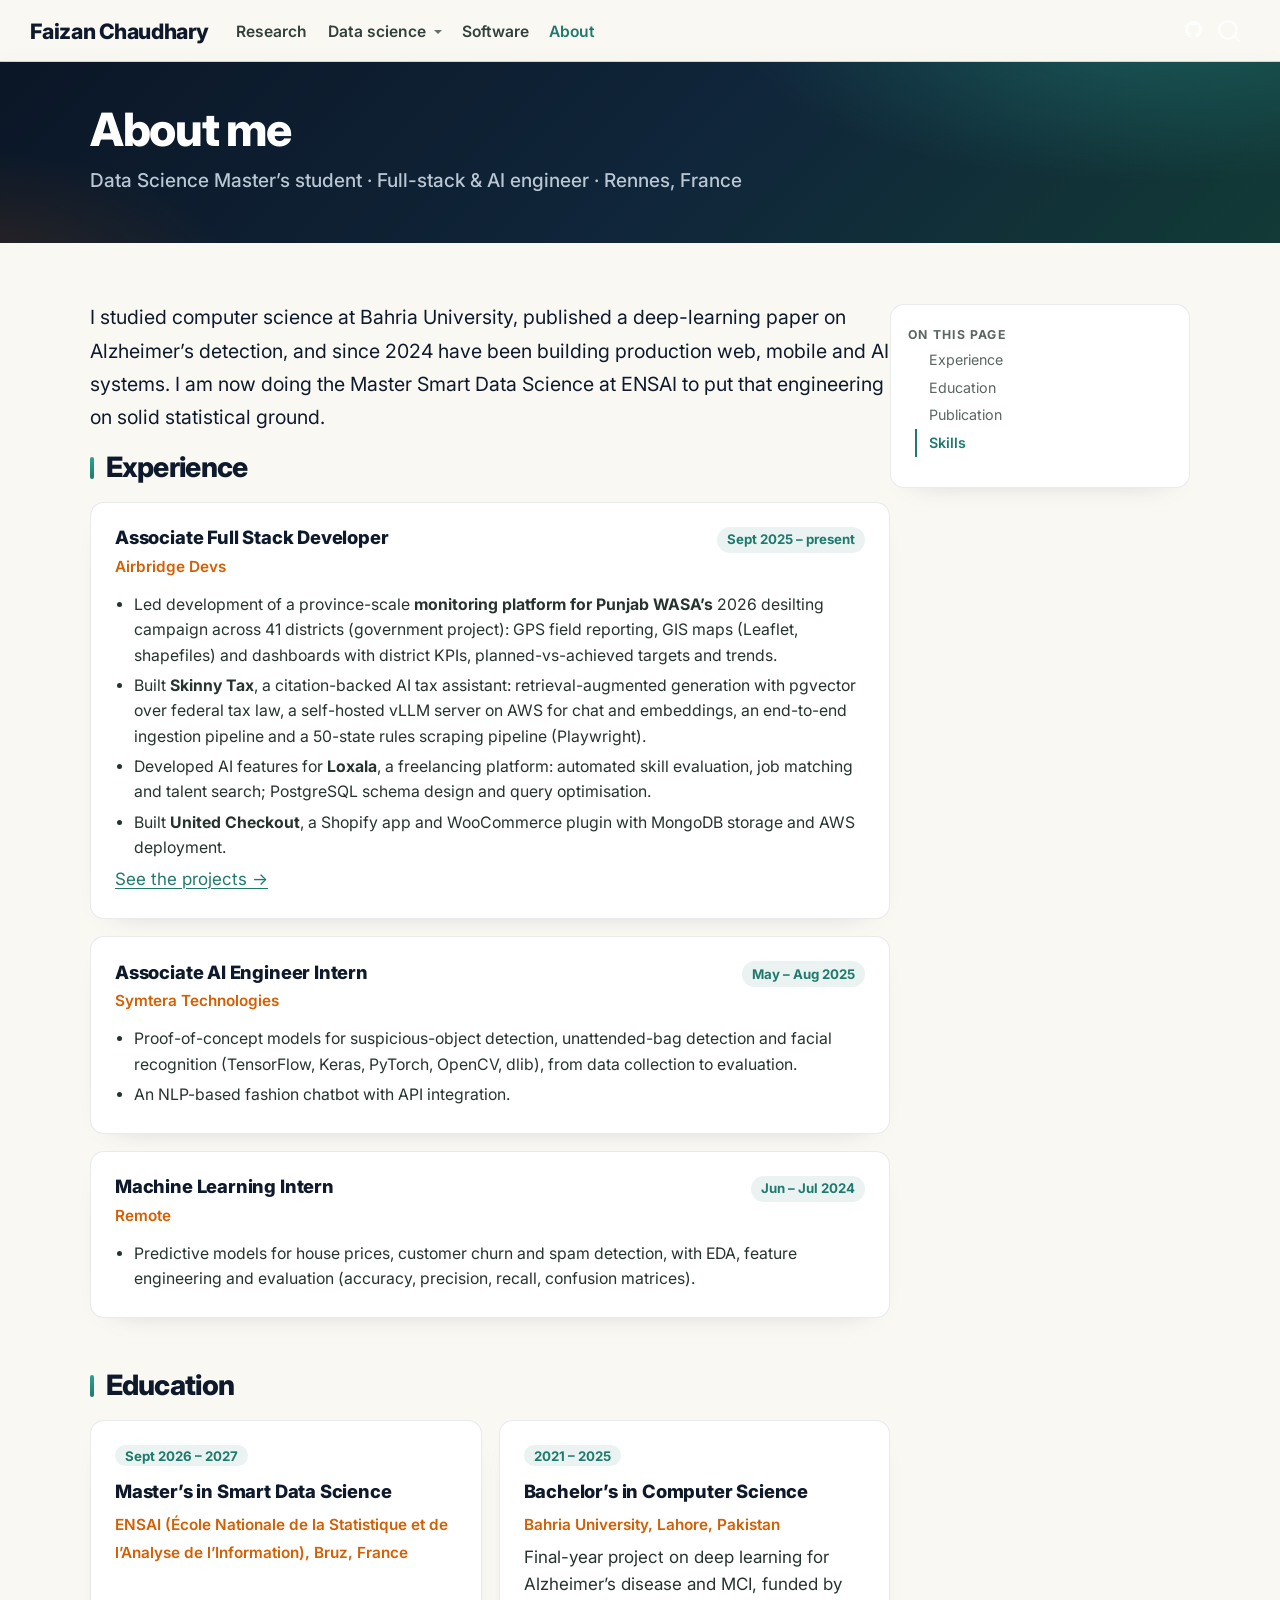
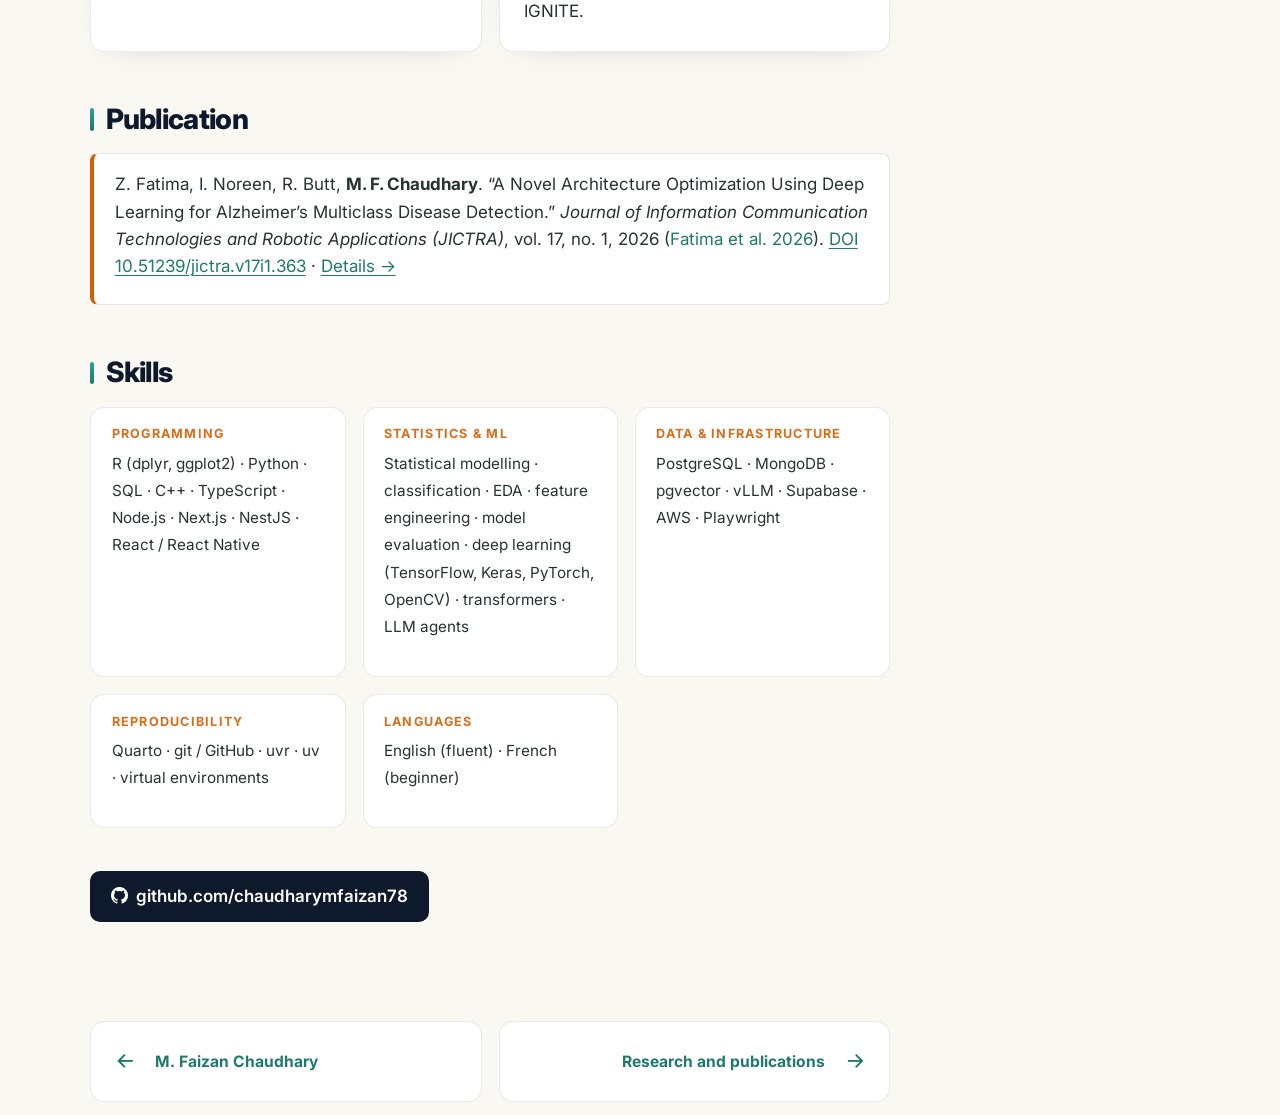
==== commit f5332a58: "Built site for gh-pages" ====
--- a/about.html
+++ b/about.html
@@ -69,9 +69,9 @@
 <link href="site_libs/quarto-html/quarto-syntax-highlighting-9b13294eb98a7ccc9837366643235be5.css" rel="stylesheet" class="quarto-color-scheme-extra" id="quarto-text-highlighting-styles">
 <script src="site_libs/bootstrap/bootstrap.min.js"></script>
 <link href="site_libs/bootstrap/bootstrap-icons.css" rel="stylesheet">
-<link href="site_libs/bootstrap/bootstrap-1e2cbbe8e2fa5201591e29e5fb333916.min.css" rel="stylesheet" append-hash="true" class="quarto-color-scheme" id="quarto-bootstrap" data-mode="light">
-<link href="site_libs/bootstrap/bootstrap-dark-155217680bd011147e6efce59ea4020f.min.css" rel="stylesheet" append-hash="true" class="quarto-color-scheme quarto-color-alternate" id="quarto-bootstrap" data-mode="light">
-<link href="site_libs/bootstrap/bootstrap-1e2cbbe8e2fa5201591e29e5fb333916.min.css" rel="stylesheet" append-hash="true" class="quarto-color-scheme-extra" id="quarto-bootstrap" data-mode="light">
+<link href="site_libs/bootstrap/bootstrap-043857a271abde074f326f806d04bc5c.min.css" rel="stylesheet" append-hash="true" class="quarto-color-scheme" id="quarto-bootstrap" data-mode="light">
+<link href="site_libs/bootstrap/bootstrap-dark-8fadc88b96220a1b0f4c53a2fc7cc74a.min.css" rel="stylesheet" append-hash="true" class="quarto-color-scheme quarto-color-alternate" id="quarto-bootstrap" data-mode="light">
+<link href="site_libs/bootstrap/bootstrap-043857a271abde074f326f806d04bc5c.min.css" rel="stylesheet" append-hash="true" class="quarto-color-scheme-extra" id="quarto-bootstrap" data-mode="light">
 <script id="quarto-search-options" type="application/json">{
   "location": "navbar",
   "copy-button": false,
@@ -124,10 +124,29 @@
     <a class="nav-link active" href="./chapters/research.html" aria-current="page"> 
 <span class="menu-text">Research</span></a>
   </li>  
-  <li class="nav-item">
-    <a class="nav-link" href="./chapters/01-EDA.html"> 
-<span class="menu-text">Data science</span></a>
+  <li class="nav-item dropdown ">
+    <a class="nav-link dropdown-toggle" href="#" id="nav-menu-data-science" role="link" data-bs-toggle="dropdown" aria-expanded="false">
+ <span class="menu-text">Data science</span>
+    </a>
+    <ul class="dropdown-menu" aria-labelledby="nav-menu-data-science">    
+        <li>
+    <a class="dropdown-item" href="./chapters/01-EDA.html">
+ <span class="dropdown-text">Urban trees of Saint-Germain-en-Laye</span></a>
   </li>  
+        <li>
+    <a class="dropdown-item" href="./chapters/02-tgv-delays.html">
+ <span class="dropdown-text">Late again? Behind TGV delays</span></a>
+  </li>  
+        <li>
+    <a class="dropdown-item" href="./chapters/03-agentic-phm.html">
+ <span class="dropdown-text">Agentic AI for predictive maintenance</span></a>
+  </li>  
+        <li>
+    <a class="dropdown-item" href="./chapters/04-coursework.html">
+ <span class="dropdown-text">Coursework</span></a>
+  </li>  
+    </ul>
+  </li>
   <li class="nav-item">
     <a class="nav-link" href="./chapters/development.html"> 
 <span class="menu-text">Software</span></a>
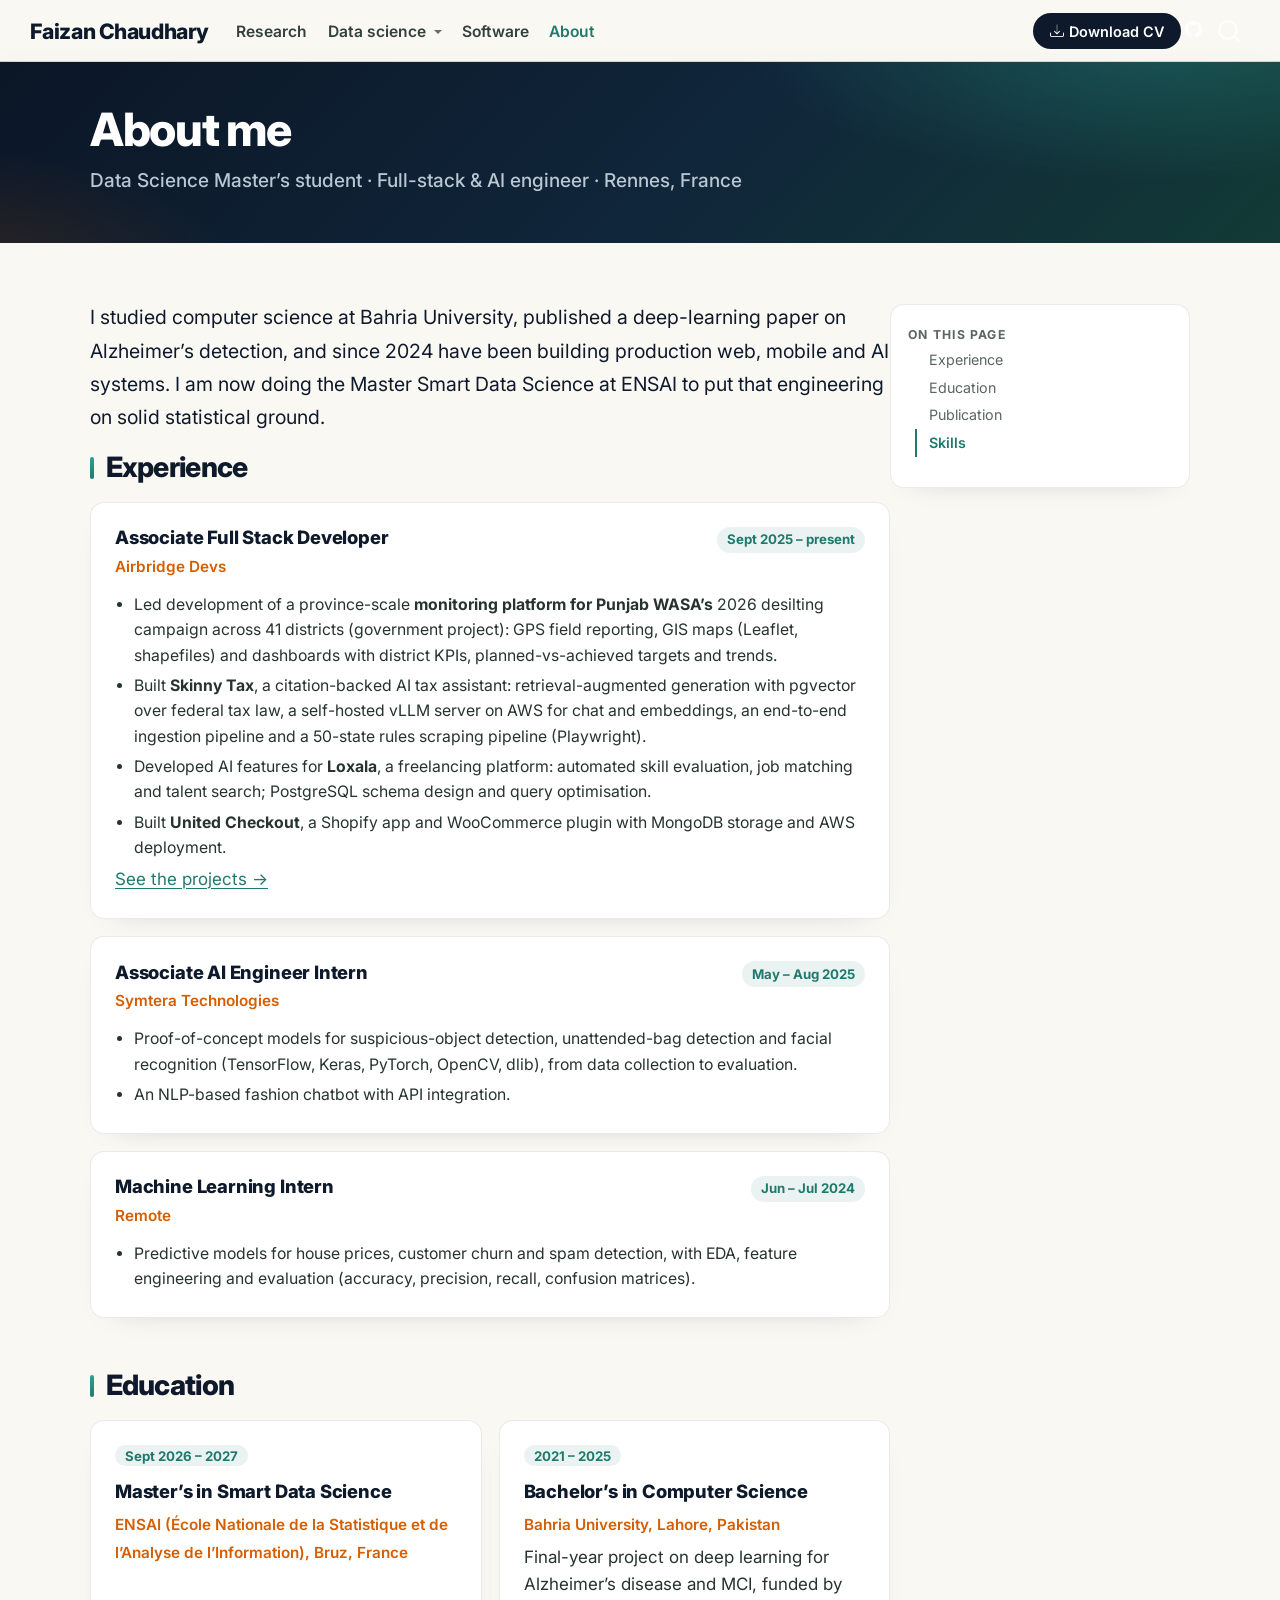
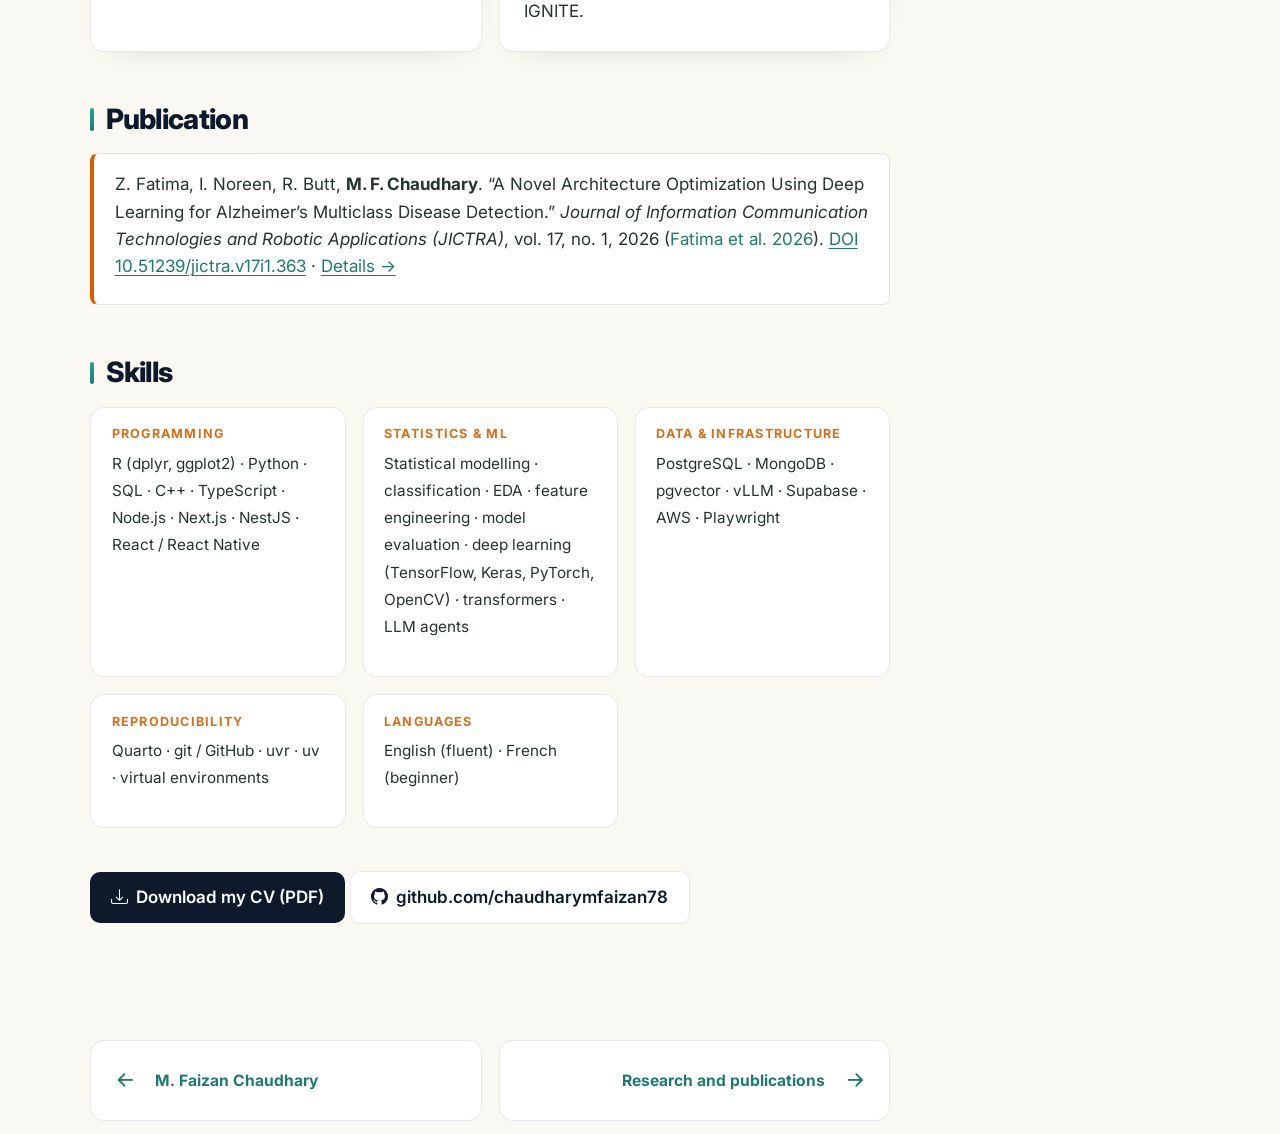
==== commit 4d6c1df1: "Built site for gh-pages" ====
--- a/about.html
+++ b/about.html
@@ -69,9 +69,9 @@
 <link href="site_libs/quarto-html/quarto-syntax-highlighting-9b13294eb98a7ccc9837366643235be5.css" rel="stylesheet" class="quarto-color-scheme-extra" id="quarto-text-highlighting-styles">
 <script src="site_libs/bootstrap/bootstrap.min.js"></script>
 <link href="site_libs/bootstrap/bootstrap-icons.css" rel="stylesheet">
-<link href="site_libs/bootstrap/bootstrap-043857a271abde074f326f806d04bc5c.min.css" rel="stylesheet" append-hash="true" class="quarto-color-scheme" id="quarto-bootstrap" data-mode="light">
-<link href="site_libs/bootstrap/bootstrap-dark-8fadc88b96220a1b0f4c53a2fc7cc74a.min.css" rel="stylesheet" append-hash="true" class="quarto-color-scheme quarto-color-alternate" id="quarto-bootstrap" data-mode="light">
-<link href="site_libs/bootstrap/bootstrap-043857a271abde074f326f806d04bc5c.min.css" rel="stylesheet" append-hash="true" class="quarto-color-scheme-extra" id="quarto-bootstrap" data-mode="light">
+<link href="site_libs/bootstrap/bootstrap-21361025573f4fe8109268b6a4474474.min.css" rel="stylesheet" append-hash="true" class="quarto-color-scheme" id="quarto-bootstrap" data-mode="light">
+<link href="site_libs/bootstrap/bootstrap-dark-05afef65f55d0a0b7c8634d0210263cb.min.css" rel="stylesheet" append-hash="true" class="quarto-color-scheme quarto-color-alternate" id="quarto-bootstrap" data-mode="light">
+<link href="site_libs/bootstrap/bootstrap-21361025573f4fe8109268b6a4474474.min.css" rel="stylesheet" append-hash="true" class="quarto-color-scheme-extra" id="quarto-bootstrap" data-mode="light">
 <script id="quarto-search-options" type="application/json">{
   "location": "navbar",
   "copy-button": false,
@@ -156,6 +156,13 @@
 <span class="menu-text">About</span></a>
   </li>  
 </ul>
+            <ul class="navbar-nav navbar-nav-scroll ms-auto">
+  <li class="nav-item">
+    <a class="nav-link" href="./assets/cv/Faizan_Chaudhary_CV.pdf"> <i class="bi bi-download" role="img">
+</i> 
+<span class="menu-text">Download CV</span></a>
+  </li>  
+</ul>
           </div> <!-- /navcollapse -->
             <div class="quarto-navbar-tools">
     <a href="https://github.com/chaudharymfaizan78/portfolio" title="Source Code" class="quarto-navigation-tool px-1" aria-label="Source Code"><i class="bi bi-github"></i></a>
@@ -409,7 +416,7 @@
 </section>
 </div>
 <div class="contact-row">
-<p><a href="https://github.com/chaudharymfaizan78"><i class="bi bi-github"></i> github.com/chaudharymfaizan78</a></p>
+<p><a href="assets/cv/Faizan_Chaudhary_CV.pdf" download=""><i class="bi bi-download"></i> Download my CV (PDF)</a> <a href="https://github.com/chaudharymfaizan78" class="alt"><i class="bi bi-github"></i> github.com/chaudharymfaizan78</a></p>
 </div>
 
 
